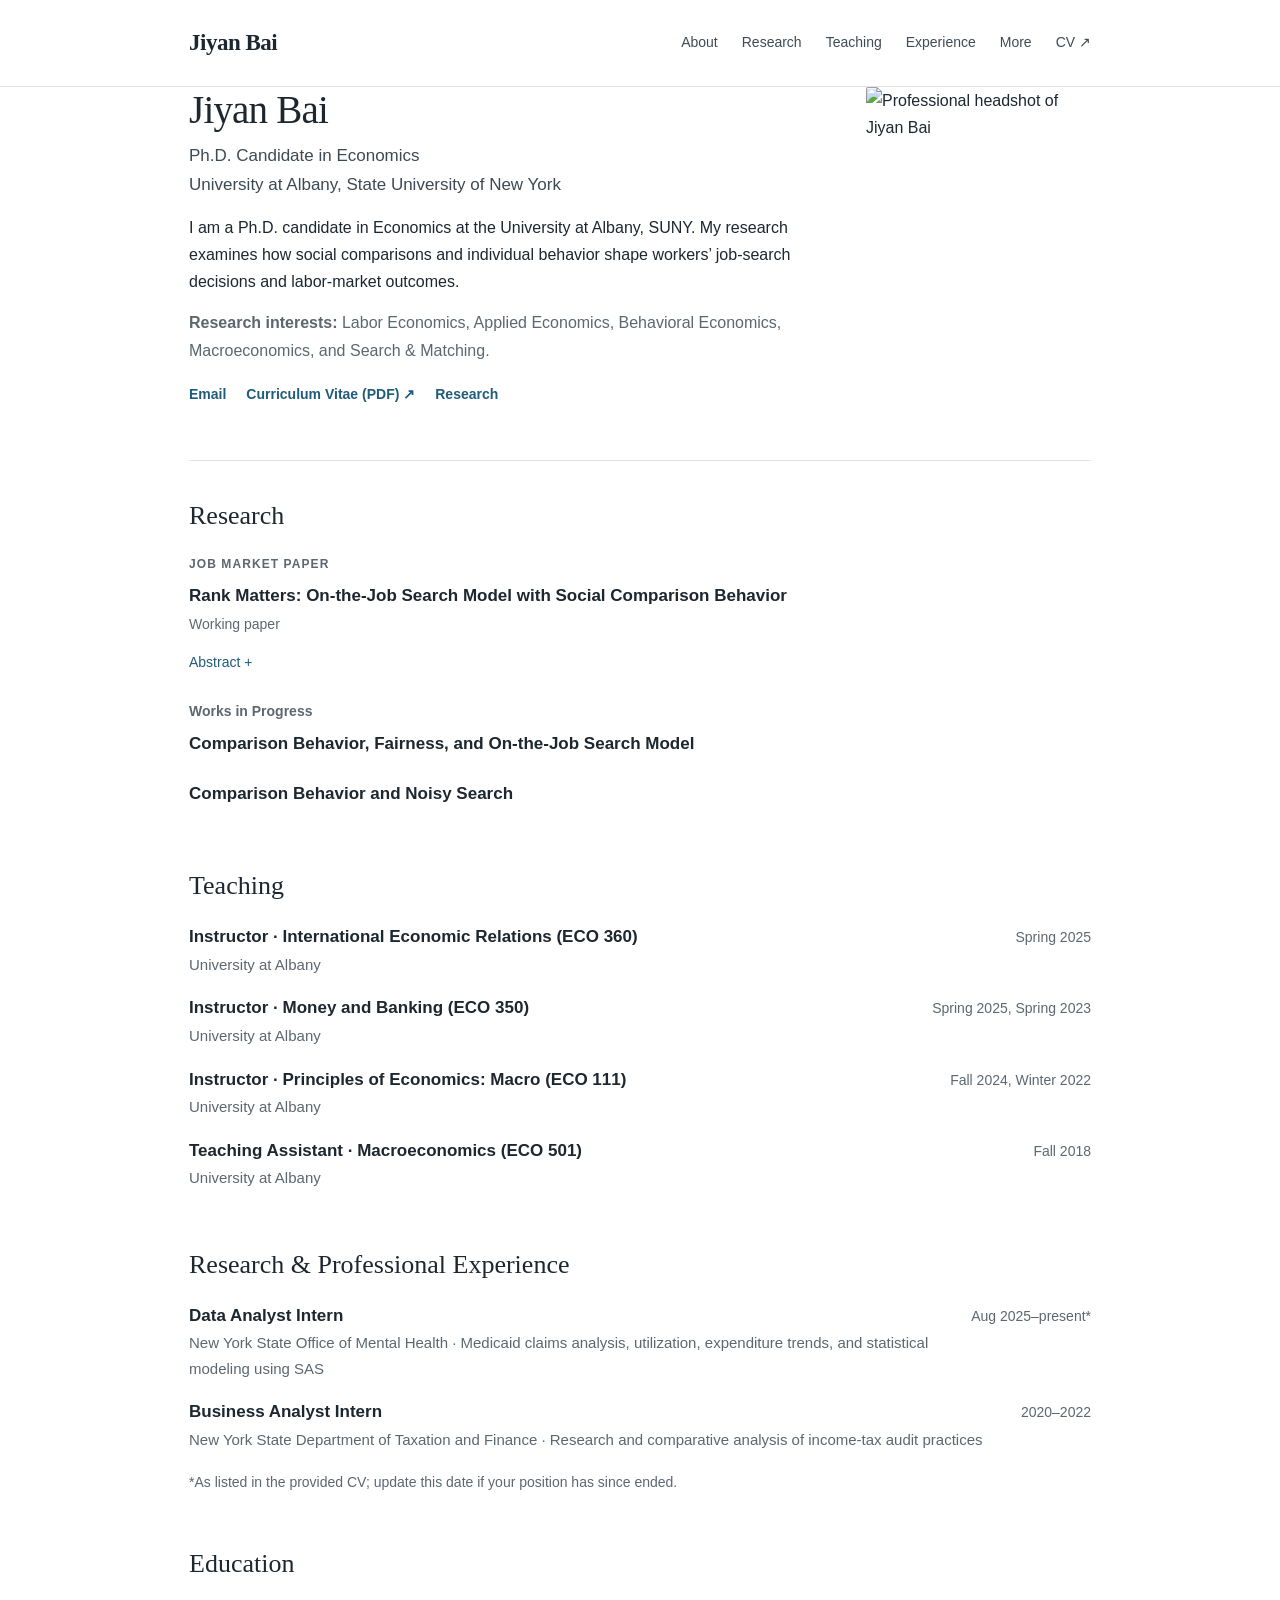
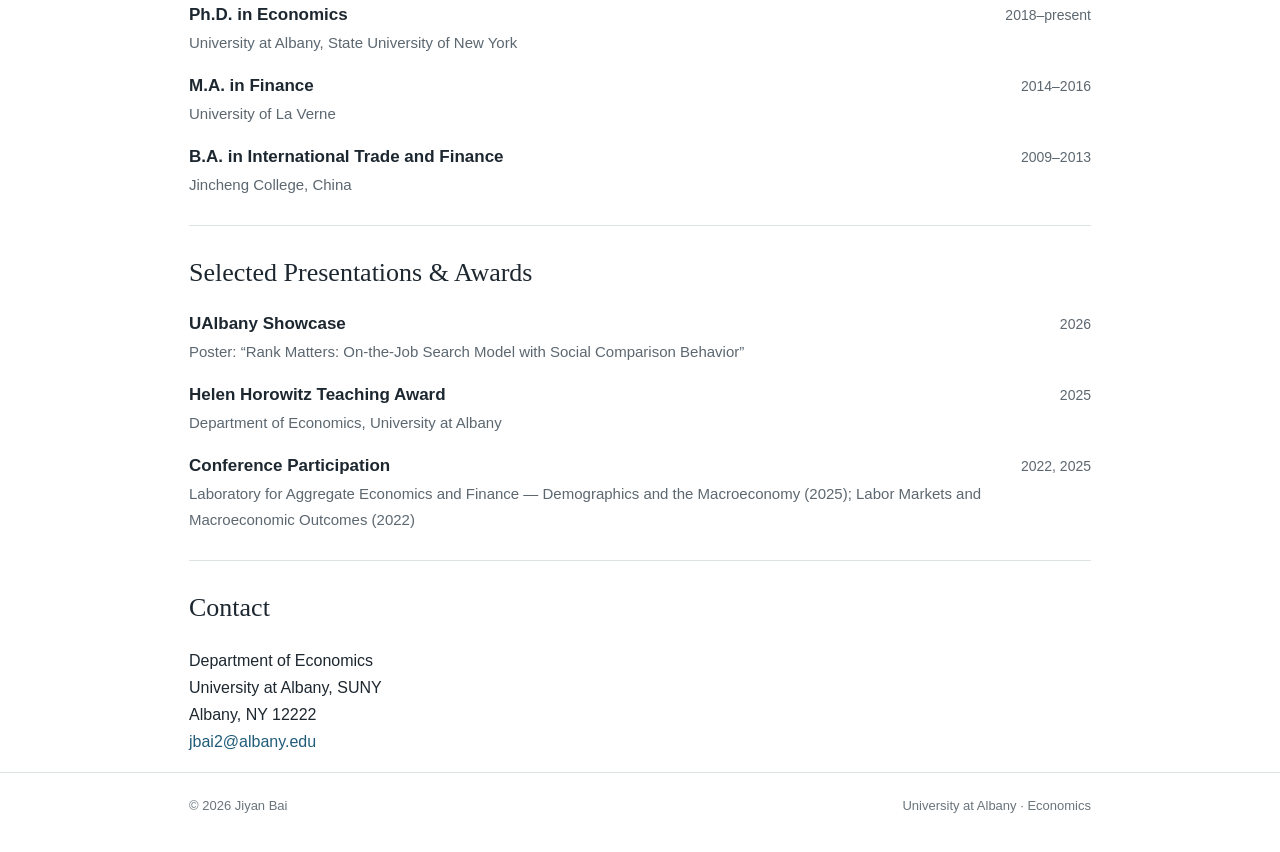
==== index.html @ bf24e306 "Add files via upload" ====
<!doctype html>
<html lang="en">
<head>
  <meta charset="utf-8">
  <meta name="viewport" content="width=device-width, initial-scale=1">
  <meta name="description" content="Jiyan Bai is a Ph.D. candidate in Economics at the University at Albany, SUNY. Research in labor economics, behavioral economics, and search and matching.">
  <meta name="theme-color" content="#ffffff">
  <title>Jiyan Bai | Economics</title>
  <style>
    :root{--ink:#1d2730;--muted:#5c6770;--link:#205c7a;--line:#dde2e4;--bg:#fff;--max:970px}
    *{box-sizing:border-box}html{scroll-behavior:smooth}body{margin:0;background:var(--bg);color:var(--ink);font-family:Arial,Helvetica,sans-serif;font-size:16px;line-height:1.7;-webkit-font-smoothing:antialiased}
    a{color:var(--link);text-decoration:none}a:hover,a:focus{text-decoration:underline}a:focus-visible{outline:2px solid var(--link);outline-offset:3px}
    .wrap{max-width:var(--max);padding:0 34px;margin:0 auto}
    .site-header{border-bottom:1px solid var(--line)}.header-inner{display:flex;align-items:center;justify-content:space-between;gap:24px;min-height:86px}.brand{font-family:Georgia,'Times New Roman',serif;color:var(--ink);font-size:23px;font-weight:700;letter-spacing:-.5px;white-space:nowrap}
    nav{display:flex;align-items:center;flex-wrap:wrap;gap:12px 24px}nav a{color:#3f4b54;font-size:14px}nav a:hover{color:var(--link)}
    main{padding-top:56px;padding-bottom:80px}.intro{display:grid;grid-template-columns:minmax(0,1fr) 225px;gap:54px;align-items:start;padding-bottom:53px;border-bottom:1px solid var(--line)}h1,h2,h3,p{margin-top:0}h1{font-family:Georgia,'Times New Roman',serif;font-size:39px;line-height:1.18;letter-spacing:-.8px;margin-bottom:9px;font-weight:normal}.position{margin:0 0 19px;font-size:17px;color:#3e4a53}.intro p{margin-bottom:14px}.intro .interests{color:var(--muted)}.profile{width:225px;height:273px;object-fit:cover;object-position:center 33%;display:block;border-radius:2px}.links{display:flex;flex-wrap:wrap;gap:11px 20px;font-size:14px;padding-top:5px}.links a{font-weight:600}
    section.content{padding-top:38px;scroll-margin-top:20px}h2{font-family:Georgia,'Times New Roman',serif;font-weight:normal;font-size:26px;line-height:1.3;margin-bottom:22px}h3{font-size:17px;line-height:1.45;font-weight:600;margin-bottom:5px}.paper{margin-bottom:25px}.paper small,.detail{font-size:14px;color:var(--muted)}.paper .category{font-size:12px;letter-spacing:.09em;text-transform:uppercase;color:var(--muted);font-weight:700;margin:0 0 9px}.paper p{margin-bottom:8px}.paper details{margin-top:11px}summary{display:inline-block;color:var(--link);font-size:14px;cursor:pointer;list-style:none}summary::-webkit-details-marker{display:none}summary:after{content:' +'}details[open] summary:after{content:' −'}.abstract{font-size:15px;max-width:770px;margin-top:13px!important;color:#46545e}
    .entry{display:grid;grid-template-columns:1fr auto;align-items:baseline;gap:10px 24px;margin-bottom:19px}.entry h3{margin:0}.entry p{margin:2px 0 0;font-size:15px;color:var(--muted)}.date{font-size:14px;color:var(--muted);white-space:nowrap}.simple-list{margin:0;padding-left:21px}.simple-list li{padding-bottom:7px}.section-divider{margin-top:28px;border:0;border-top:1px solid var(--line)}footer{padding:22px 0 35px;border-top:1px solid var(--line);font-size:13px;color:#6a747b}.footer-inner{display:flex;justify-content:space-between;gap:12px;flex-wrap:wrap}
    @media(max-width:700px){.wrap{padding:0 22px}.header-inner{align-items:flex-start;flex-direction:column;gap:10px;padding-top:20px;padding-bottom:19px;min-height:0}nav{gap:8px 18px}main{padding-top:32px}.intro{grid-template-columns:1fr;gap:25px;padding-bottom:35px}.profile{grid-row:1;width:180px;height:220px}.entry{grid-template-columns:1fr;gap:1px}.date{white-space:normal}h1{font-size:34px}}
    @media(prefers-reduced-motion:reduce){html{scroll-behavior:auto}}
  </style>
</head>
<body>
<header class="site-header"><div class="wrap header-inner"><a class="brand" href="#top">Jiyan Bai</a><nav aria-label="Main navigation"><a href="#about">About</a><a href="#research">Research</a><a href="#teaching">Teaching</a><a href="#experience">Experience</a><a href="#more">More</a><a href="assets/Jiyan_Bai_CV.pdf" target="_blank" rel="noopener">CV ↗</a></nav></div></header>
<main class="wrap" id="top">
  <div class="intro" id="about">
    <div><h1>Jiyan Bai</h1><p class="position">Ph.D. Candidate in Economics<br>University at Albany, State University of New York</p>
      <p>I am a Ph.D. candidate in Economics at the University at Albany, SUNY. My research examines how social comparisons and individual behavior shape workers’ job-search decisions and labor-market outcomes.</p>
      <p class="interests"><strong>Research interests:</strong> Labor Economics, Applied Economics, Behavioral Economics, Macroeconomics, and Search &amp; Matching.</p>
      <div class="links"><a href="mailto:jbai2@albany.edu">Email</a><a href="assets/Jiyan_Bai_CV.pdf" target="_blank" rel="noopener">Curriculum Vitae (PDF) ↗</a><a href="#research">Research</a></div>
    </div><img class="profile" src="assets/profile.jpg" alt="Professional headshot of Jiyan Bai" width="225" height="273">
  </div>
  <section id="research" class="content"><h2>Research</h2>
    <article class="paper"><p class="category">Job Market Paper</p><h3>Rank Matters: On-the-Job Search Model with Social Comparison Behavior</h3>
      <p class="detail">Working paper</p><details><summary>Abstract</summary><p class="abstract">This paper investigates how workers’ wage rank within a reference group influences job satisfaction, search behavior, and aggregate labor-market outcomes. Using a longitudinal panel constructed from the NLSY97, I estimate the relationship between relative wage position and job satisfaction. I then develop and calibrate an on-the-job search model with rank-dependent utility. The model suggests that stronger rank concerns raise reservation wages and unemployment, reduce job mobility, compress accepted-wage dispersion, and lower social welfare.</p></details>
    </article>
    <p class="detail" style="margin-bottom:8px;font-weight:700">Works in Progress</p>
    <article class="paper"><h3>Comparison Behavior, Fairness, and On-the-Job Search Model</h3></article>
    <article class="paper"><h3>Comparison Behavior and Noisy Search</h3></article>
  </section>
  <section id="teaching" class="content"><h2>Teaching</h2>
    <div class="entry"><div><h3>Instructor · International Economic Relations (ECO 360)</h3><p>University at Albany</p></div><span class="date">Spring 2025</span></div>
    <div class="entry"><div><h3>Instructor · Money and Banking (ECO 350)</h3><p>University at Albany</p></div><span class="date">Spring 2025, Spring 2023</span></div>
    <div class="entry"><div><h3>Instructor · Principles of Economics: Macro (ECO 111)</h3><p>University at Albany</p></div><span class="date">Fall 2024, Winter 2022</span></div>
    <div class="entry"><div><h3>Teaching Assistant · Macroeconomics (ECO 501)</h3><p>University at Albany</p></div><span class="date">Fall 2018</span></div>
  </section>
  <section id="experience" class="content"><h2>Research &amp; Professional Experience</h2>
    <div class="entry"><div><h3>Data Analyst Intern</h3><p>New York State Office of Mental Health · Medicaid claims analysis, utilization, expenditure trends, and statistical modeling using SAS</p></div><span class="date">Aug 2025–present*</span></div>
    <div class="entry"><div><h3>Business Analyst Intern</h3><p>New York State Department of Taxation and Finance · Research and comparative analysis of income-tax audit practices</p></div><span class="date">2020–2022</span></div>
    <p class="detail">*As listed in the provided CV; update this date if your position has since ended.</p>
  </section>
  <section id="more" class="content"><h2>Education</h2>
    <div class="entry"><div><h3>Ph.D. in Economics</h3><p>University at Albany, State University of New York</p></div><span class="date">2018–present</span></div>
    <div class="entry"><div><h3>M.A. in Finance</h3><p>University of La Verne</p></div><span class="date">2014–2016</span></div>
    <div class="entry"><div><h3>B.A. in International Trade and Finance</h3><p>Jincheng College, China</p></div><span class="date">2009–2013</span></div>
    <hr class="section-divider"><h2 style="margin-top:30px">Selected Presentations &amp; Awards</h2>
    <div class="entry"><div><h3>UAlbany Showcase</h3><p>Poster: “Rank Matters: On-the-Job Search Model with Social Comparison Behavior”</p></div><span class="date">2026</span></div>
    <div class="entry"><div><h3>Helen Horowitz Teaching Award</h3><p>Department of Economics, University at Albany</p></div><span class="date">2025</span></div>
    <div class="entry"><div><h3>Conference Participation</h3><p>Laboratory for Aggregate Economics and Finance — Demographics and the Macroeconomy (2025); Labor Markets and Macroeconomic Outcomes (2022)</p></div><span class="date">2022, 2025</span></div>
    <hr class="section-divider"><h2 style="margin-top:30px">Contact</h2><p>Department of Economics<br>University at Albany, SUNY<br>Albany, NY 12222<br><a href="mailto:jbai2@albany.edu">jbai2@albany.edu</a></p>
  </section>
</main>
<footer><div class="wrap footer-inner"><span>© <span id="year">2026</span> Jiyan Bai</span><span>University at Albany · Economics</span></div></footer>
<script>document.getElementById('year').textContent=new Date().getFullYear()</script>
</body></html>
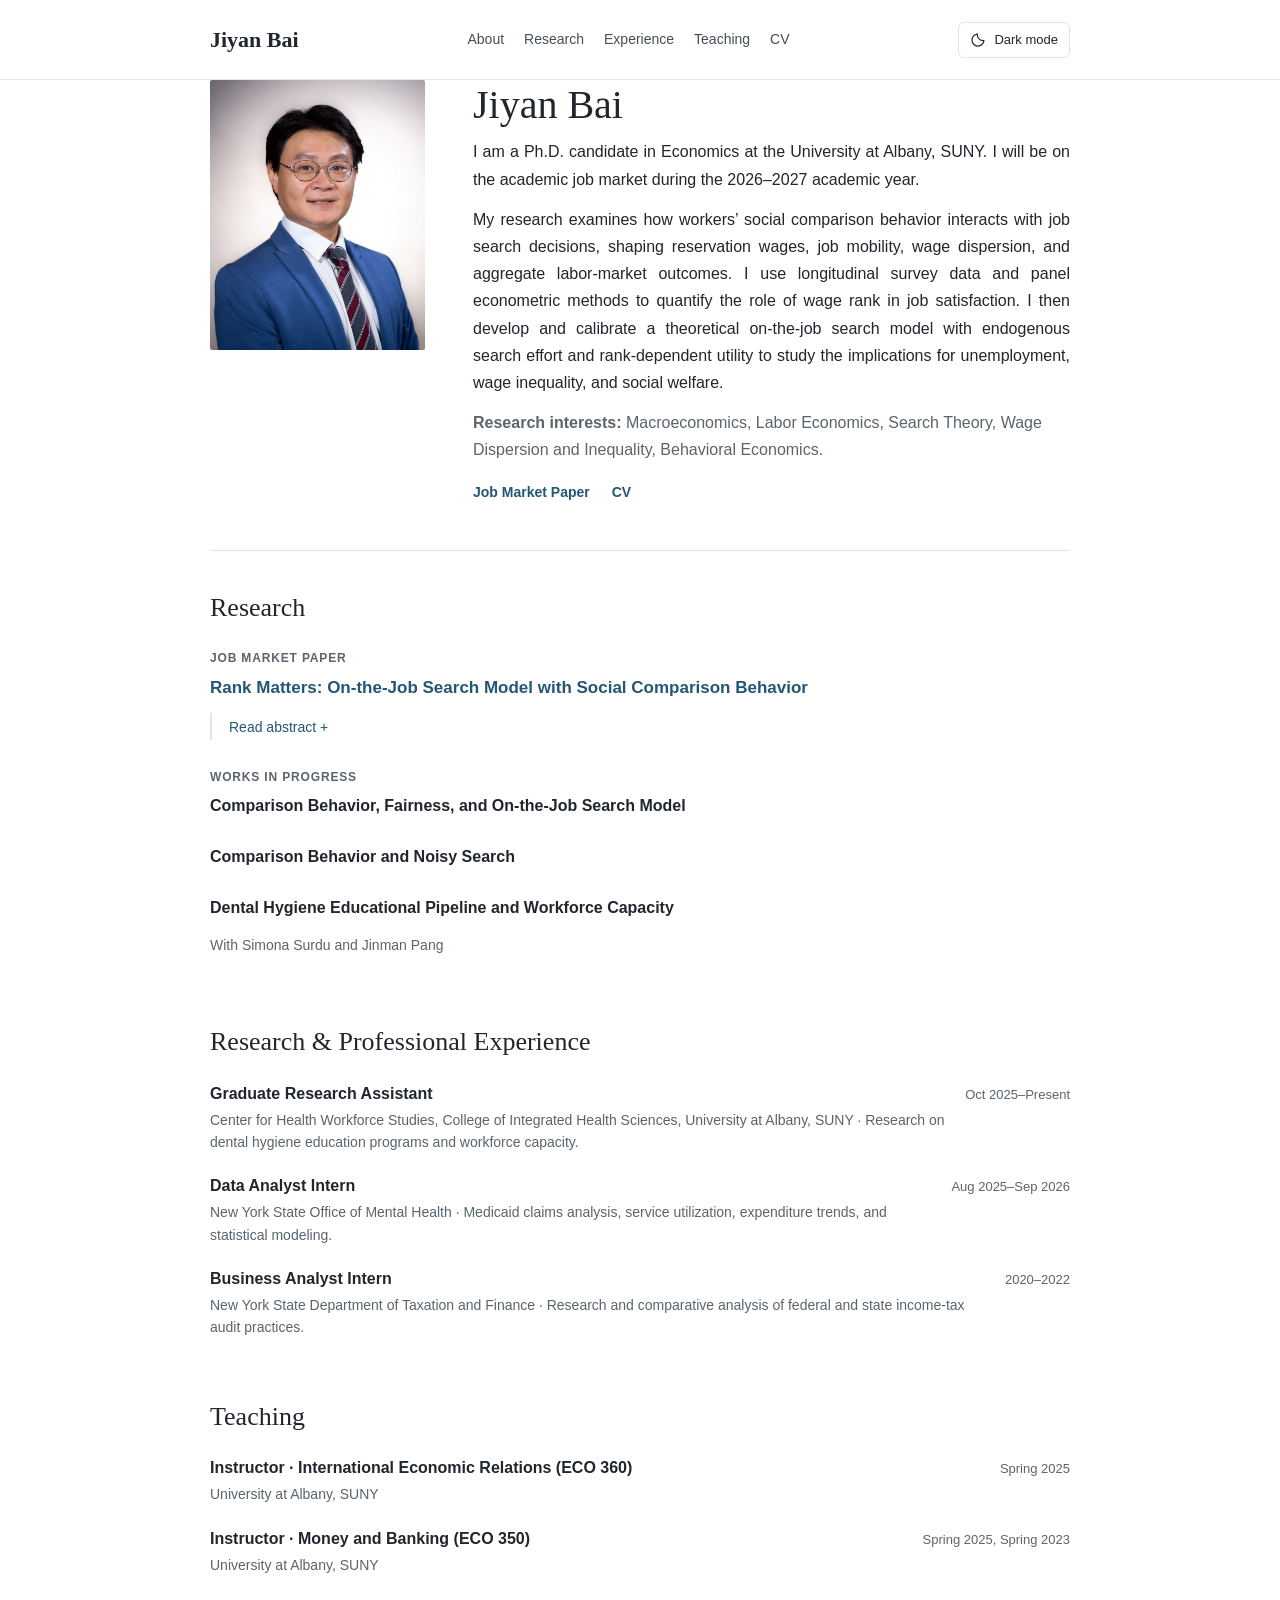
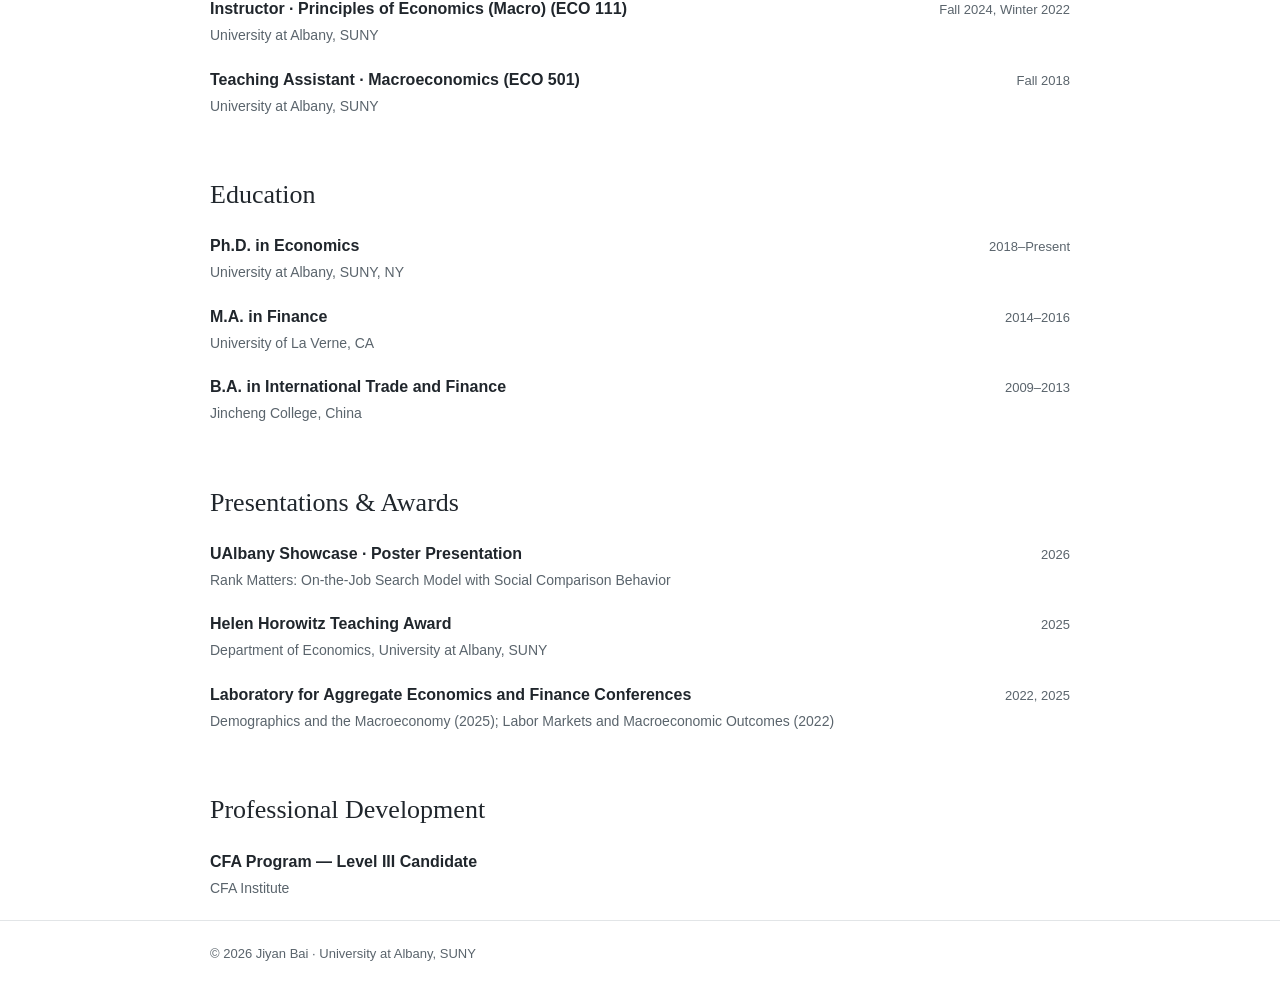
==== commit 1f00a171: "Add files via upload" ====
--- a/index.html
+++ b/index.html
@@ -3,63 +3,112 @@
 <head>
   <meta charset="utf-8">
   <meta name="viewport" content="width=device-width, initial-scale=1">
-  <meta name="description" content="Jiyan Bai is a Ph.D. candidate in Economics at the University at Albany, SUNY. Research in labor economics, behavioral economics, and search and matching.">
-  <meta name="theme-color" content="#ffffff">
+  <meta name="description" content="Jiyan Bai, Ph.D. candidate in Economics at the University at Albany, SUNY. Research in macroeconomics, labor economics and search theory.">
   <title>Jiyan Bai | Economics</title>
   <style>
-    :root{--ink:#1d2730;--muted:#5c6770;--link:#205c7a;--line:#dde2e4;--bg:#fff;--max:970px}
-    *{box-sizing:border-box}html{scroll-behavior:smooth}body{margin:0;background:var(--bg);color:var(--ink);font-family:Arial,Helvetica,sans-serif;font-size:16px;line-height:1.7;-webkit-font-smoothing:antialiased}
-    a{color:var(--link);text-decoration:none}a:hover,a:focus{text-decoration:underline}a:focus-visible{outline:2px solid var(--link);outline-offset:3px}
-    .wrap{max-width:var(--max);padding:0 34px;margin:0 auto}
-    .site-header{border-bottom:1px solid var(--line)}.header-inner{display:flex;align-items:center;justify-content:space-between;gap:24px;min-height:86px}.brand{font-family:Georgia,'Times New Roman',serif;color:var(--ink);font-size:23px;font-weight:700;letter-spacing:-.5px;white-space:nowrap}
-    nav{display:flex;align-items:center;flex-wrap:wrap;gap:12px 24px}nav a{color:#3f4b54;font-size:14px}nav a:hover{color:var(--link)}
-    main{padding-top:56px;padding-bottom:80px}.intro{display:grid;grid-template-columns:minmax(0,1fr) 225px;gap:54px;align-items:start;padding-bottom:53px;border-bottom:1px solid var(--line)}h1,h2,h3,p{margin-top:0}h1{font-family:Georgia,'Times New Roman',serif;font-size:39px;line-height:1.18;letter-spacing:-.8px;margin-bottom:9px;font-weight:normal}.position{margin:0 0 19px;font-size:17px;color:#3e4a53}.intro p{margin-bottom:14px}.intro .interests{color:var(--muted)}.profile{width:225px;height:273px;object-fit:cover;object-position:center 33%;display:block;border-radius:2px}.links{display:flex;flex-wrap:wrap;gap:11px 20px;font-size:14px;padding-top:5px}.links a{font-weight:600}
-    section.content{padding-top:38px;scroll-margin-top:20px}h2{font-family:Georgia,'Times New Roman',serif;font-weight:normal;font-size:26px;line-height:1.3;margin-bottom:22px}h3{font-size:17px;line-height:1.45;font-weight:600;margin-bottom:5px}.paper{margin-bottom:25px}.paper small,.detail{font-size:14px;color:var(--muted)}.paper .category{font-size:12px;letter-spacing:.09em;text-transform:uppercase;color:var(--muted);font-weight:700;margin:0 0 9px}.paper p{margin-bottom:8px}.paper details{margin-top:11px}summary{display:inline-block;color:var(--link);font-size:14px;cursor:pointer;list-style:none}summary::-webkit-details-marker{display:none}summary:after{content:' +'}details[open] summary:after{content:' −'}.abstract{font-size:15px;max-width:770px;margin-top:13px!important;color:#46545e}
-    .entry{display:grid;grid-template-columns:1fr auto;align-items:baseline;gap:10px 24px;margin-bottom:19px}.entry h3{margin:0}.entry p{margin:2px 0 0;font-size:15px;color:var(--muted)}.date{font-size:14px;color:var(--muted);white-space:nowrap}.simple-list{margin:0;padding-left:21px}.simple-list li{padding-bottom:7px}.section-divider{margin-top:28px;border:0;border-top:1px solid var(--line)}footer{padding:22px 0 35px;border-top:1px solid var(--line);font-size:13px;color:#6a747b}.footer-inner{display:flex;justify-content:space-between;gap:12px;flex-wrap:wrap}
-    @media(max-width:700px){.wrap{padding:0 22px}.header-inner{align-items:flex-start;flex-direction:column;gap:10px;padding-top:20px;padding-bottom:19px;min-height:0}nav{gap:8px 18px}main{padding-top:32px}.intro{grid-template-columns:1fr;gap:25px;padding-bottom:35px}.profile{grid-row:1;width:180px;height:220px}.entry{grid-template-columns:1fr;gap:1px}.date{white-space:normal}h1{font-size:34px}}
+    :root { color-scheme:light; --text:#20262c; --muted:#5a646c; --link:#245776; --line:#e2e5e7; --surface:#fff; --secondary:#3e4950; --nav:#444e57; --abstract:#38444c; --width:920px; }
+    html[data-theme="dark"] { color-scheme:dark; --text:#e9eef2; --muted:#b2bdc6; --link:#91c7e9; --line:#36424c; --surface:#151a1f; --secondary:#c4cdd5; --nav:#c7d0d8; --abstract:#d4dde4; }
+    @media (prefers-color-scheme: dark) { html:not([data-theme="light"]):not([data-theme="dark"]) { color-scheme:dark; --text:#e9eef2; --muted:#b2bdc6; --link:#91c7e9; --line:#36424c; --surface:#151a1f; --secondary:#c4cdd5; --nav:#c7d0d8; --abstract:#d4dde4; } }
+
+    *{box-sizing:border-box}
+    html{scroll-behavior:smooth}
+    body{margin:0;background:var(--surface);color:var(--text);transition:background-color .18s,color .18s;font:16px/1.7 -apple-system,BlinkMacSystemFont,"Segoe UI",Arial,sans-serif;-webkit-font-smoothing:antialiased}
+    a{color:var(--link);text-decoration:none}a:hover{text-decoration:underline}a:focus-visible,summary:focus-visible{outline:2px solid var(--link);outline-offset:4px}
+    .container{max-width:var(--width);margin:auto;padding:0 30px}
+    .header-actions{display:flex;align-items:center;gap:18px;flex-wrap:wrap}
+    .theme-toggle{font:inherit;font-size:13px;line-height:1.2;display:inline-flex;align-items:center;gap:8px;border:1px solid var(--line);border-radius:6px;background:transparent;color:var(--text);padding:9px 11px;cursor:pointer;white-space:nowrap}
+    .theme-toggle:hover{border-color:var(--link)}.theme-toggle:focus-visible{outline:2px solid var(--link);outline-offset:3px}
+    .theme-toggle svg{width:16px;height:16px;stroke:currentColor;fill:none;stroke-width:1.8;stroke-linecap:round;stroke-linejoin:round}
+    .theme-toggle .moon-icon{display:none}html[data-theme="dark"] .theme-toggle .sun-icon{display:none}html[data-theme="dark"] .theme-toggle .moon-icon{display:block}
+    @media (prefers-color-scheme:dark){html:not([data-theme="light"]):not([data-theme="dark"]) .theme-toggle .sun-icon{display:none}html:not([data-theme="light"]):not([data-theme="dark"]) .theme-toggle .moon-icon{display:block}}
+    header{border-bottom:1px solid var(--line)}header .container{display:flex;align-items:center;justify-content:space-between;gap:20px;padding-top:21px;padding-bottom:21px}
+    .brand{font-family:Georgia,"Times New Roman",serif;font-weight:700;font-size:22px;color:var(--text)}
+    nav{display:flex;gap:20px;flex-wrap:wrap}nav a{font-size:14px;color:var(--nav)}
+    main{padding-top:52px;padding-bottom:76px}
+    .intro{display:grid;grid-template-columns:215px minmax(0,1fr);gap:48px;align-items:start;padding-bottom:45px;border-bottom:1px solid var(--line)}
+    .headshot{width:215px;height:270px;object-fit:cover;object-position:center 33%;display:block;border-radius:2px}
+    h1,h2{font-family:Georgia,"Times New Roman",serif;font-weight:400;line-height:1.25}
+    h1{font-size:40px;margin:0 0 8px}h2{font-size:26px;margin:0 0 23px}h3{font-size:16px;margin:0;font-weight:650;line-height:1.5}
+    .affiliation{font-size:17px;color:var(--secondary);margin:0 0 20px}.intro p{margin-top:0;margin-bottom:13px}.interests{color:var(--muted)}
+    .intro .bio{text-align:justify;text-justify:inter-word;hyphens:auto;overflow-wrap:break-word}
+    .quick-links{display:flex;gap:10px 22px;flex-wrap:wrap;margin-top:18px;font-size:14px;font-weight:600}
+    section{padding-top:41px;scroll-margin-top:20px} .paper{margin-bottom:27px}.eyebrow{font-size:12px;font-weight:700;letter-spacing:.07em;text-transform:uppercase;color:var(--muted);margin-bottom:7px}
+    .paper-title{font-size:17px}.paper-links{font-size:14px;margin:7px 0 0;display:flex;gap:20px;flex-wrap:wrap}.paper-details{margin-top:12px;border-left:2px solid var(--line);padding-left:17px}
+    summary{color:var(--link);cursor:pointer;font-size:14px;display:inline-block;list-style:none}summary::-webkit-details-marker{display:none}summary::after{content:' +'}details[open] summary::after{content:' −'}
+    .abstract{font-size:15px;color:var(--abstract);line-height:1.75;margin:12px 0 0;max-width:760px;text-align:justify;text-justify:inter-word;hyphens:auto;overflow-wrap:break-word}
+    .item{display:grid;grid-template-columns:minmax(0,1fr) auto;gap:6px 18px;margin:0 0 21px;align-items:baseline}.item p{color:var(--muted);font-size:14px;margin:3px 0 0;line-height:1.6}.date{font-size:13px;color:var(--muted);white-space:nowrap}
+    .small-note{font-size:14px;color:var(--muted)}.subheading{font-size:15px;font-weight:650;margin:21px 0 12px}footer{border-top:1px solid var(--line);font-size:13px;color:var(--muted);padding:22px 0 34px}
+    @media(max-width:720px){.container{padding:0 21px}header .container{align-items:flex-start;flex-direction:column;gap:9px}nav{gap:7px 17px}.header-actions{gap:12px}main{padding-top:30px}.intro{grid-template-columns:145px minmax(0,1fr);gap:22px;padding-bottom:31px}.headshot{width:145px;height:184px}h1{font-size:32px}.affiliation{font-size:15px}.intro .bio,.intro .interests,.quick-links{grid-column:1/-1}.intro-content{display:contents}.intro-heading{grid-column:2;align-self:center}.item{grid-template-columns:1fr}.date{white-space:normal}section{padding-top:32px}}
+    @media(max-width:720px){.intro .bio,.abstract{text-align:left;hyphens:none}}
+    @media(max-width:390px){.intro{grid-template-columns:120px minmax(0,1fr);gap:16px}.headshot{width:120px;height:155px}h1{font-size:29px}}
     @media(prefers-reduced-motion:reduce){html{scroll-behavior:auto}}
   </style>
+  <script>
+    (function () {
+      try { var saved = localStorage.getItem('jiyan-site-theme'); if(saved==='light'||saved==='dark') document.documentElement.dataset.theme=saved; } catch(e) {}
+    })();
+  </script>
 </head>
 <body>
-<header class="site-header"><div class="wrap header-inner"><a class="brand" href="#top">Jiyan Bai</a><nav aria-label="Main navigation"><a href="#about">About</a><a href="#research">Research</a><a href="#teaching">Teaching</a><a href="#experience">Experience</a><a href="#more">More</a><a href="assets/Jiyan_Bai_CV.pdf" target="_blank" rel="noopener">CV ↗</a></nav></div></header>
-<main class="wrap" id="top">
+<header><div class="container"><a class="brand" href="#top">Jiyan Bai</a><nav aria-label="Main navigation"><a href="#about">About</a><a href="#research">Research</a><a href="#experience">Experience</a><a href="#teaching">Teaching</a><a href="assets/Jiyan_Bai_CV.pdf" target="_blank" rel="noopener">CV</a></nav><button class="theme-toggle" id="theme-toggle" type="button" aria-label="Switch to dark mode" aria-pressed="false">
+<svg class="sun-icon" viewBox="0 0 24 24" aria-hidden="true"><path d="M20.9 13A9 9 0 0 1 11 3.1 9 9 0 1 0 20.9 13Z"/></svg>
+<svg class="moon-icon" viewBox="0 0 24 24" aria-hidden="true"><circle cx="12" cy="12" r="4"/><path d="M12 2v2m0 16v2M4.93 4.93l1.42 1.42m11.3 11.3 1.42 1.42M2 12h2m16 0h2M4.93 19.07l1.42-1.42m11.3-11.3 1.42-1.42"/></svg>
+<span id="theme-label">Dark mode</span></button></div></header>
+<main class="container" id="top">
   <div class="intro" id="about">
-    <div><h1>Jiyan Bai</h1><p class="position">Ph.D. Candidate in Economics<br>University at Albany, State University of New York</p>
-      <p>I am a Ph.D. candidate in Economics at the University at Albany, SUNY. My research examines how social comparisons and individual behavior shape workers’ job-search decisions and labor-market outcomes.</p>
-      <p class="interests"><strong>Research interests:</strong> Labor Economics, Applied Economics, Behavioral Economics, Macroeconomics, and Search &amp; Matching.</p>
-      <div class="links"><a href="mailto:jbai2@albany.edu">Email</a><a href="assets/Jiyan_Bai_CV.pdf" target="_blank" rel="noopener">Curriculum Vitae (PDF) ↗</a><a href="#research">Research</a></div>
-    </div><img class="profile" src="assets/profile.jpg" alt="Professional headshot of Jiyan Bai" width="225" height="273">
+    <img class="headshot" src="assets/Jiyan_Bai_Headshot.jpg" alt="Portrait of Jiyan Bai" width="215" height="270">
+    <div class="intro-content">
+      <div class="intro-heading"><h1>Jiyan Bai</h1></div>
+      <p class="bio">I am a Ph.D. candidate in Economics at the University at Albany, SUNY. I will be on the academic job market during the 2026–2027 academic year.</p>
+      <p class="bio">My research examines how workers’ social comparison behavior interacts with job search decisions, shaping reservation wages, job mobility, wage dispersion, and aggregate labor-market outcomes. I use longitudinal survey data and panel econometric methods to quantify the role of wage rank in job satisfaction. I then develop and calibrate a theoretical on-the-job search model with endogenous search effort and rank-dependent utility to study the implications for unemployment, wage inequality, and social welfare.</p>
+      <p class="interests"><strong>Research interests:</strong> Macroeconomics, Labor Economics, Search Theory, Wage Dispersion and Inequality, Behavioral Economics.</p>
+      <div class="quick-links"><a href="assets/Jiyan_Bai_Job_Market_Paper.pdf" target="_blank" rel="noopener">Job Market Paper</a><a href="assets/Jiyan_Bai_CV.pdf" target="_blank" rel="noopener">CV</a></div>
+    </div>
   </div>
-  <section id="research" class="content"><h2>Research</h2>
-    <article class="paper"><p class="category">Job Market Paper</p><h3>Rank Matters: On-the-Job Search Model with Social Comparison Behavior</h3>
-      <p class="detail">Working paper</p><details><summary>Abstract</summary><p class="abstract">This paper investigates how workers’ wage rank within a reference group influences job satisfaction, search behavior, and aggregate labor-market outcomes. Using a longitudinal panel constructed from the NLSY97, I estimate the relationship between relative wage position and job satisfaction. I then develop and calibrate an on-the-job search model with rank-dependent utility. The model suggests that stronger rank concerns raise reservation wages and unemployment, reduce job mobility, compress accepted-wage dispersion, and lower social welfare.</p></details>
+  <section id="research"><h2>Research</h2>
+    <article class="paper"><p class="eyebrow">Job Market Paper</p><h3 class="paper-title"><a href="assets/Jiyan_Bai_Job_Market_Paper.pdf" target="_blank" rel="noopener">Rank Matters: On-the-Job Search Model with Social Comparison Behavior</a></h3>
+      <div class="paper-details"><details id="paper-abstract"><summary>Read abstract</summary><p class="abstract">This paper studies how workers’ ordinal wage-rank concerns affect individual search behavior and labor-market outcomes. Using the National Longitudinal Survey of Youth 1997, I show that among similar workers, a 10 percentage point deterioration in wage rank requires approximately a 13 percent wage increase to keep predicted job satisfaction unchanged. I extend an on-the-job search model with endogenous search effort to study the aggregate implications of this comparison behavior. In the model, stronger rank concerns make low-wage jobs less attractive while increasing the option value of search across wages. As a result, rank concerns raise reservation wages and strengthen search incentives. In equilibrium, however, the higher reservation threshold reduces the set of acceptable offers, lowers aggregate job mobility, increases unemployment, compresses accepted-wage dispersion, and reduces social welfare. In a counterfactual exercise where the offer wage dispersion becomes more unequal while the mean offer wage is preserved, rank concerns partially mitigate the adverse mobility effects for low-wage workers by raising the lower bound of accepted wages, while amplifying the welfare gains from a thicker upper tail.</p></details></div>
     </article>
-    <p class="detail" style="margin-bottom:8px;font-weight:700">Works in Progress</p>
+    <p class="eyebrow">Works in Progress</p>
     <article class="paper"><h3>Comparison Behavior, Fairness, and On-the-Job Search Model</h3></article>
     <article class="paper"><h3>Comparison Behavior and Noisy Search</h3></article>
+    <article class="paper"><h3>Dental Hygiene Educational Pipeline and Workforce Capacity</h3><p class="small-note">With Simona Surdu and Jinman Pang</p></article>
   </section>
-  <section id="teaching" class="content"><h2>Teaching</h2>
-    <div class="entry"><div><h3>Instructor · International Economic Relations (ECO 360)</h3><p>University at Albany</p></div><span class="date">Spring 2025</span></div>
-    <div class="entry"><div><h3>Instructor · Money and Banking (ECO 350)</h3><p>University at Albany</p></div><span class="date">Spring 2025, Spring 2023</span></div>
-    <div class="entry"><div><h3>Instructor · Principles of Economics: Macro (ECO 111)</h3><p>University at Albany</p></div><span class="date">Fall 2024, Winter 2022</span></div>
-    <div class="entry"><div><h3>Teaching Assistant · Macroeconomics (ECO 501)</h3><p>University at Albany</p></div><span class="date">Fall 2018</span></div>
+  <section id="experience"><h2>Research &amp; Professional Experience</h2>
+    <div class="item"><div><h3>Graduate Research Assistant</h3><p>Center for Health Workforce Studies, College of Integrated Health Sciences, University at Albany, SUNY · Research on dental hygiene education programs and workforce capacity.</p></div><span class="date">Oct 2025–Present</span></div>
+    <div class="item"><div><h3>Data Analyst Intern</h3><p>New York State Office of Mental Health · Medicaid claims analysis, service utilization, expenditure trends, and statistical modeling.</p></div><span class="date">Aug 2025–Sep 2026</span></div>
+    <div class="item"><div><h3>Business Analyst Intern</h3><p>New York State Department of Taxation and Finance · Research and comparative analysis of federal and state income-tax audit practices.</p></div><span class="date">2020–2022</span></div>
   </section>
-  <section id="experience" class="content"><h2>Research &amp; Professional Experience</h2>
-    <div class="entry"><div><h3>Data Analyst Intern</h3><p>New York State Office of Mental Health · Medicaid claims analysis, utilization, expenditure trends, and statistical modeling using SAS</p></div><span class="date">Aug 2025–present*</span></div>
-    <div class="entry"><div><h3>Business Analyst Intern</h3><p>New York State Department of Taxation and Finance · Research and comparative analysis of income-tax audit practices</p></div><span class="date">2020–2022</span></div>
-    <p class="detail">*As listed in the provided CV; update this date if your position has since ended.</p>
+  <section id="teaching"><h2>Teaching</h2>
+    <div class="item"><div><h3>Instructor · International Economic Relations (ECO 360)</h3><p>University at Albany, SUNY</p></div><span class="date">Spring 2025</span></div>
+    <div class="item"><div><h3>Instructor · Money and Banking (ECO 350)</h3><p>University at Albany, SUNY</p></div><span class="date">Spring 2025, Spring 2023</span></div>
+    <div class="item"><div><h3>Instructor · Principles of Economics (Macro) (ECO 111)</h3><p>University at Albany, SUNY</p></div><span class="date">Fall 2024, Winter 2022</span></div>
+    <div class="item"><div><h3>Teaching Assistant · Macroeconomics (ECO 501)</h3><p>University at Albany, SUNY</p></div><span class="date">Fall 2018</span></div>
   </section>
-  <section id="more" class="content"><h2>Education</h2>
-    <div class="entry"><div><h3>Ph.D. in Economics</h3><p>University at Albany, State University of New York</p></div><span class="date">2018–present</span></div>
-    <div class="entry"><div><h3>M.A. in Finance</h3><p>University of La Verne</p></div><span class="date">2014–2016</span></div>
-    <div class="entry"><div><h3>B.A. in International Trade and Finance</h3><p>Jincheng College, China</p></div><span class="date">2009–2013</span></div>
-    <hr class="section-divider"><h2 style="margin-top:30px">Selected Presentations &amp; Awards</h2>
-    <div class="entry"><div><h3>UAlbany Showcase</h3><p>Poster: “Rank Matters: On-the-Job Search Model with Social Comparison Behavior”</p></div><span class="date">2026</span></div>
-    <div class="entry"><div><h3>Helen Horowitz Teaching Award</h3><p>Department of Economics, University at Albany</p></div><span class="date">2025</span></div>
-    <div class="entry"><div><h3>Conference Participation</h3><p>Laboratory for Aggregate Economics and Finance — Demographics and the Macroeconomy (2025); Labor Markets and Macroeconomic Outcomes (2022)</p></div><span class="date">2022, 2025</span></div>
-    <hr class="section-divider"><h2 style="margin-top:30px">Contact</h2><p>Department of Economics<br>University at Albany, SUNY<br>Albany, NY 12222<br><a href="mailto:jbai2@albany.edu">jbai2@albany.edu</a></p>
+  <section id="education"><h2>Education</h2>
+    <div class="item"><div><h3>Ph.D. in Economics</h3><p>University at Albany, SUNY, NY</p></div><span class="date">2018–Present</span></div>
+    <div class="item"><div><h3>M.A. in Finance</h3><p>University of La Verne, CA</p></div><span class="date">2014–2016</span></div>
+    <div class="item"><div><h3>B.A. in International Trade and Finance</h3><p>Jincheng College, China</p></div><span class="date">2009–2013</span></div>
+  </section>
+  <section id="awards"><h2>Presentations &amp; Awards</h2>
+    <div class="item"><div><h3>UAlbany Showcase · Poster Presentation</h3><p>Rank Matters: On-the-Job Search Model with Social Comparison Behavior</p></div><span class="date">2026</span></div>
+    <div class="item"><div><h3>Helen Horowitz Teaching Award</h3><p>Department of Economics, University at Albany, SUNY</p></div><span class="date">2025</span></div>
+    <div class="item"><div><h3>Laboratory for Aggregate Economics and Finance Conferences</h3><p>Demographics and the Macroeconomy (2025); Labor Markets and Macroeconomic Outcomes (2022)</p></div><span class="date">2022, 2025</span></div>
+  </section>
+  <section id="development"><h2>Professional Development</h2>
+    <div class="item"><div><h3>CFA Program — Level III Candidate</h3><p>CFA Institute</p></div></div>
   </section>
 </main>
-<footer><div class="wrap footer-inner"><span>© <span id="year">2026</span> Jiyan Bai</span><span>University at Albany · Economics</span></div></footer>
-<script>document.getElementById('year').textContent=new Date().getFullYear()</script>
-</body></html>
+<footer><div class="container">© 2026 Jiyan Bai · University at Albany, SUNY</div></footer>
+<script>
+  const themeButton=document.getElementById('theme-toggle');
+  const themeLabel=document.getElementById('theme-label');
+  const systemDark=window.matchMedia('(prefers-color-scheme: dark)');
+  function isDark(){const explicit=document.documentElement.dataset.theme;return explicit==='dark'||(explicit!=='light'&&systemDark.matches)}
+  function syncThemeButton(){const dark=isDark();themeLabel.textContent=dark?'Light mode':'Dark mode';themeButton.setAttribute('aria-label',dark?'Switch to light mode':'Switch to dark mode');themeButton.setAttribute('aria-pressed',String(dark))}
+  themeButton.addEventListener('click',function(){const next=isDark()?'light':'dark';document.documentElement.dataset.theme=next;try{localStorage.setItem('jiyan-site-theme',next)}catch(e){}syncThemeButton()});
+  if(systemDark.addEventListener)systemDark.addEventListener('change',syncThemeButton);
+  syncThemeButton();
+</script>
+</body>
+</html>
